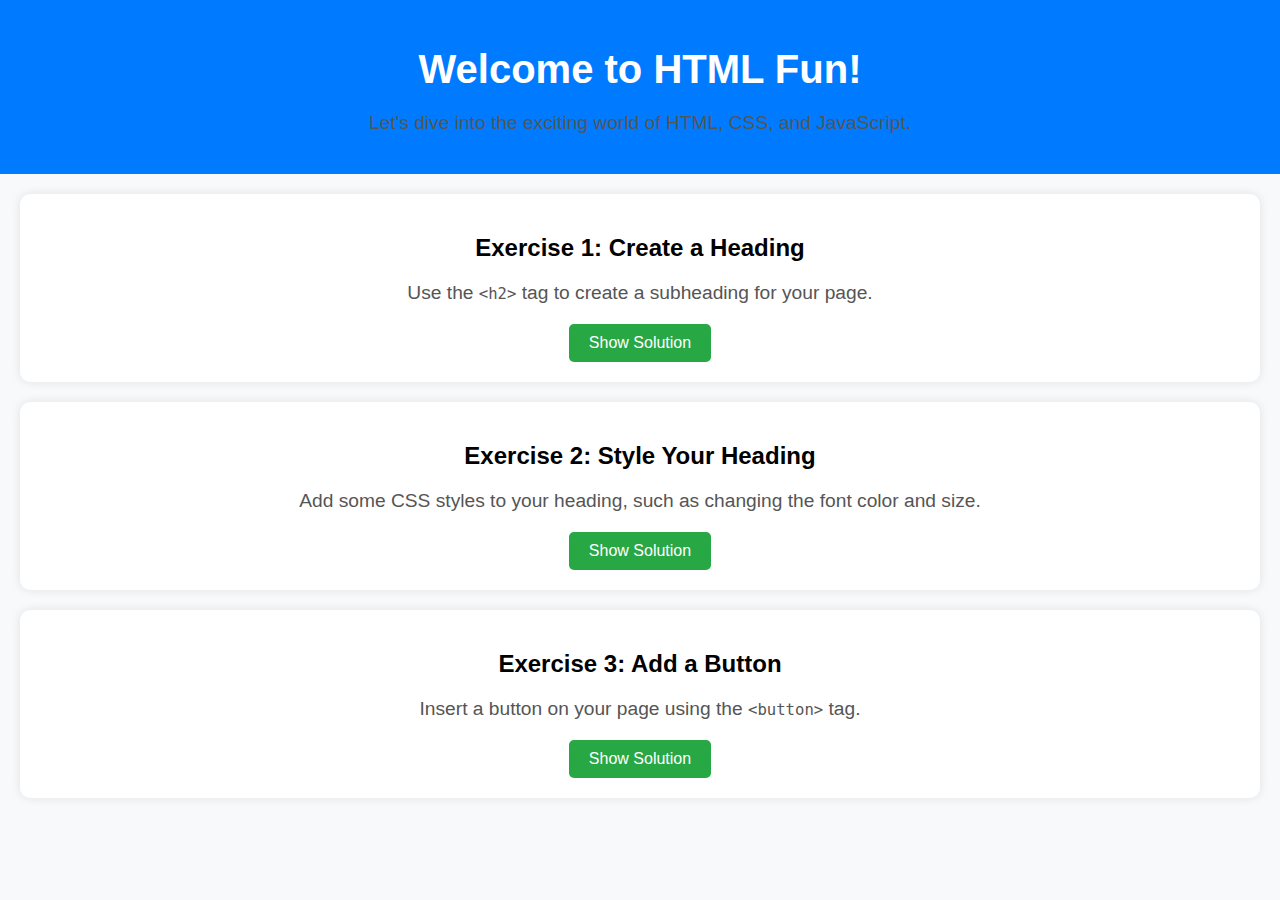
==== index.html @ a2cc2185 "update" ====
<!DOCTYPE html>
<html lang="en">
  <head>
    <meta charset="UTF-8" />
    <meta name="viewport" content="width=device-width, initial-scale=1.0" />
    <link rel="stylesheet" href="styles.css" />
    <title>HTML Lesson Fun</title>
  </head>
  <body>
    <header>
      <h1>Welcome to HTML Fun!</h1>
      <p>Let's dive into the exciting world of HTML, CSS, and JavaScript.</p>
    </header>

    <div class="exercise" id="exercise1">
      <h2>Exercise 1: Create a Heading</h2>
      <p>
        Use the <code>&lt;h2&gt;</code> tag to create a subheading for your
        page.
      </p>
      <button onclick="showSolution('exercise1')">Show Solution</button>
      <div id="solution1" class="solution" style="display: none">
        <p><code>&lt;h2&gt;Your Subheading Here&lt;/h2&gt;</code></p>
      </div>
    </div>

    <div class="exercise" id="exercise2">
      <h2>Exercise 2: Style Your Heading</h2>
      <p>
        Add some CSS styles to your heading, such as changing the font color and
        size.
      </p>
      <button onclick="showSolution('exercise2')">Show Solution</button>
      <div id="solution2" class="solution" style="display: none">
        <p><code>h2 { color: #e44d26; font-size: 1.5em; }</code></p>
      </div>
    </div>

    <div class="exercise" id="exercise3">
      <h2>Exercise 3: Add a Button</h2>
      <p>
        Insert a button on your page using the <code>&lt;button&gt;</code> tag.
      </p>
      <button onclick="showSolution('exercise3')">Show Solution</button>
      <div id="solution3" class="solution" style="display: none">
        <p><code>&lt;button&gt;Click me&lt;/button&gt;</code></p>
      </div>
    </div>

    <script src="script.js"></script>
  </body>
</html>
---- styles.css ----
body {
  font-family: "Arial", sans-serif;
  text-align: center;
  background-color: #f8f9fa;
  margin: 0;
  padding: 0;
}

header {
  background-color: #007bff;
  color: #ffffff;
  padding: 20px;
}

h1 {
  font-size: 2.5em;
  margin-bottom: 20px;
}

p {
  font-size: 1.2em;
  color: #555;
  margin: 20px 0;
}

.exercise {
  background-color: #ffffff;
  padding: 20px;
  margin: 20px;
  border-radius: 10px;
  box-shadow: 0 0 10px rgba(0, 0, 0, 0.1);
}

button {
  padding: 10px 20px;
  font-size: 1em;
  background-color: #28a745;
  color: #ffffff;
  border: none;
  cursor: pointer;
  border-radius: 5px;
}

/* Add more styles as needed */
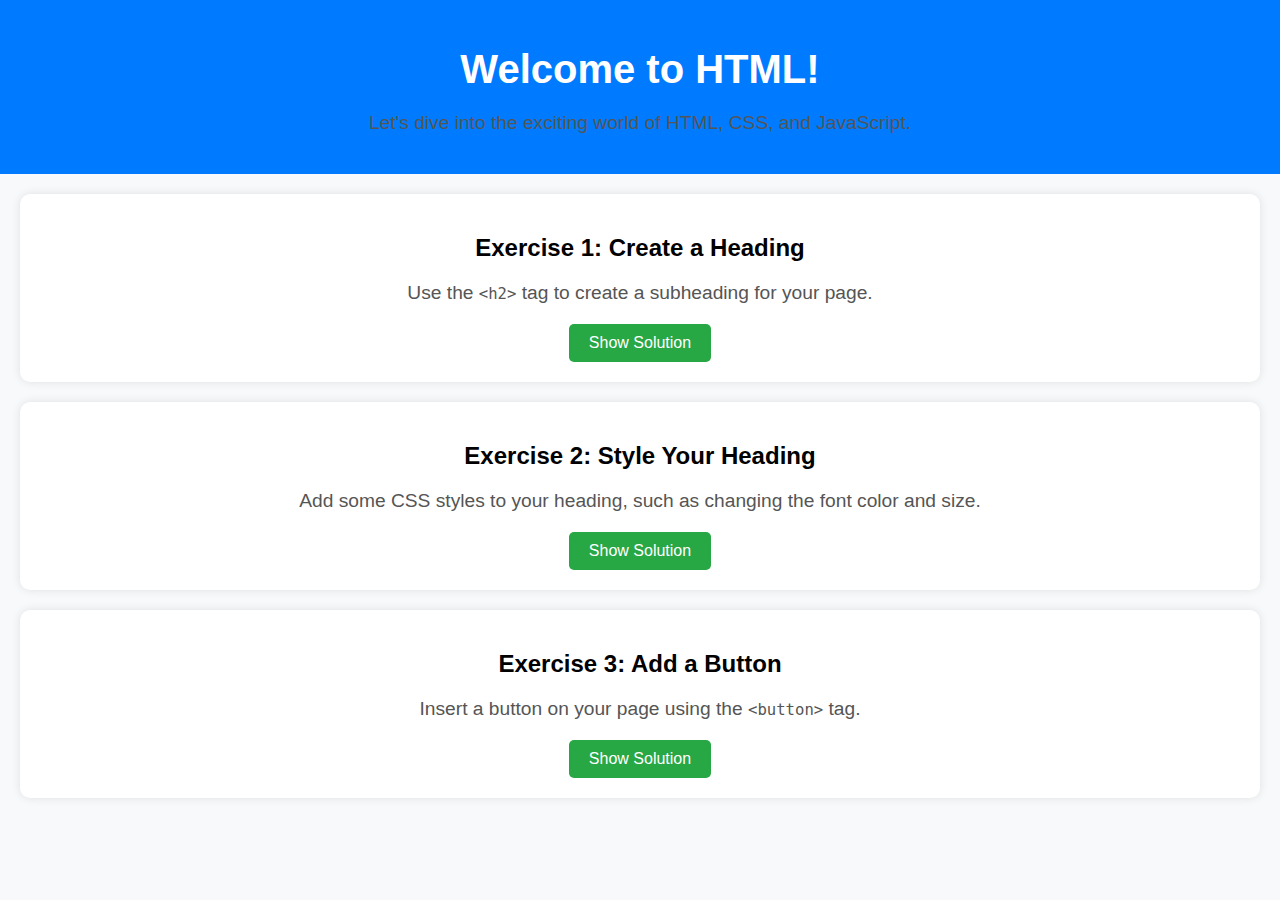
==== commit 2780ed16: "updet" ====
--- a/index.html
+++ b/index.html
@@ -4,11 +4,11 @@
     <meta charset="UTF-8" />
     <meta name="viewport" content="width=device-width, initial-scale=1.0" />
     <link rel="stylesheet" href="styles.css" />
-    <title>HTML Lesson Fun</title>
+    <title>HTML Lesson</title>
   </head>
   <body>
     <header>
-      <h1>Welcome to HTML Fun!</h1>
+      <h1>Welcome to HTML!</h1>
       <p>Let's dive into the exciting world of HTML, CSS, and JavaScript.</p>
     </header>
 
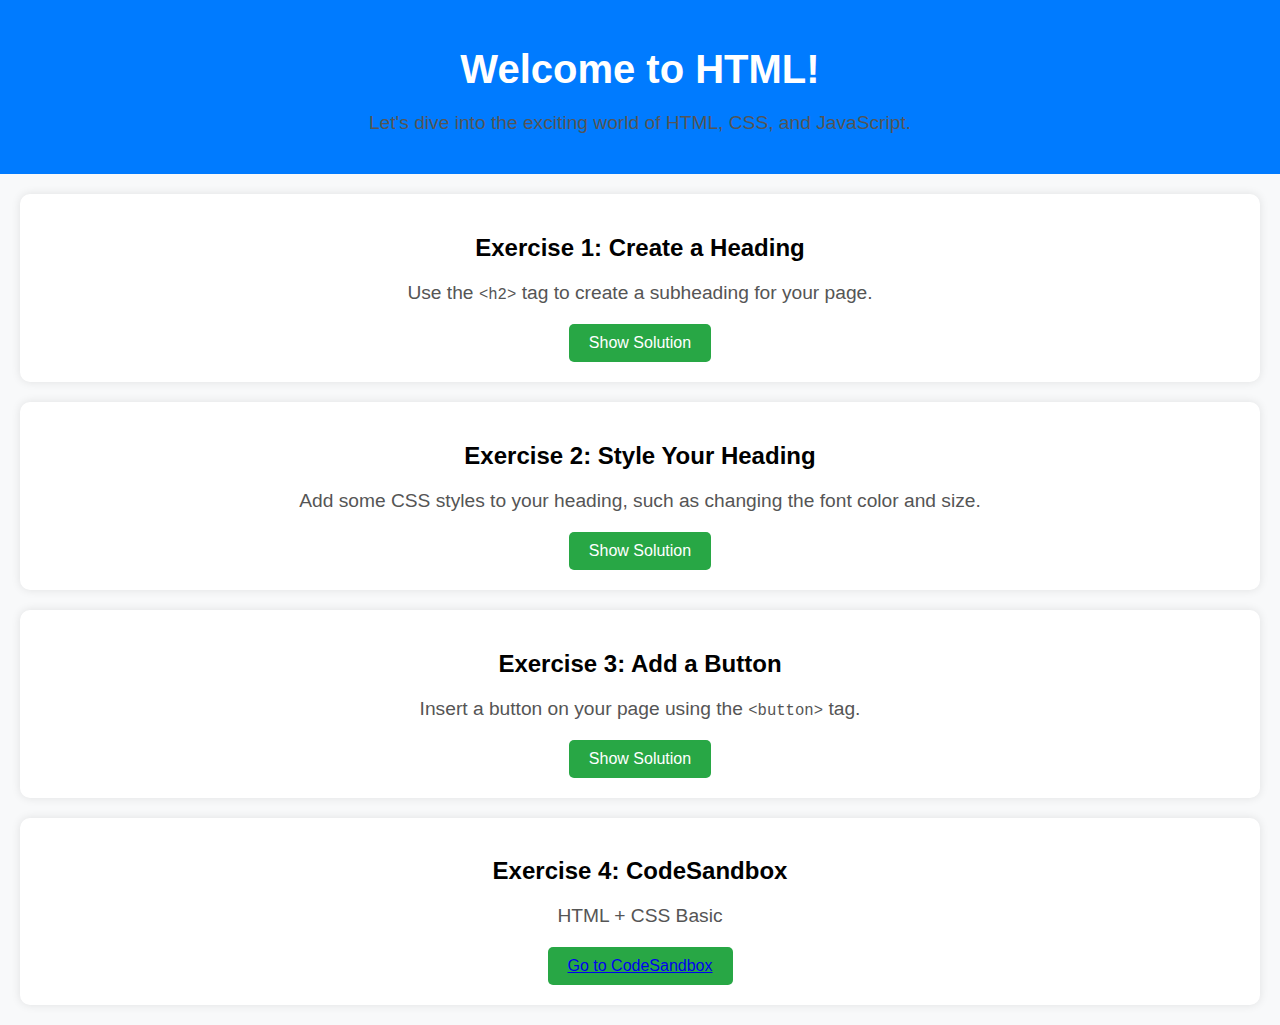
==== commit 4f89e0e2: "iupdate" ====
--- a/index.html
+++ b/index.html
@@ -46,6 +46,15 @@
         <p><code>&lt;button&gt;Click me&lt;/button&gt;</code></p>
       </div>
     </div>
+    <div class="exercise" id="exercise4">
+      <h2>Exercise 4: CodeSandbox</h2>
+      <p>HTML + CSS Basic</p>
+      <button>
+        <a href="https://codesandbox.io/s/intelligent-elgamal-tkjz7m">
+          Go to CodeSandbox</a
+        >
+      </button>
+    </div>
 
     <script src="script.js"></script>
   </body>
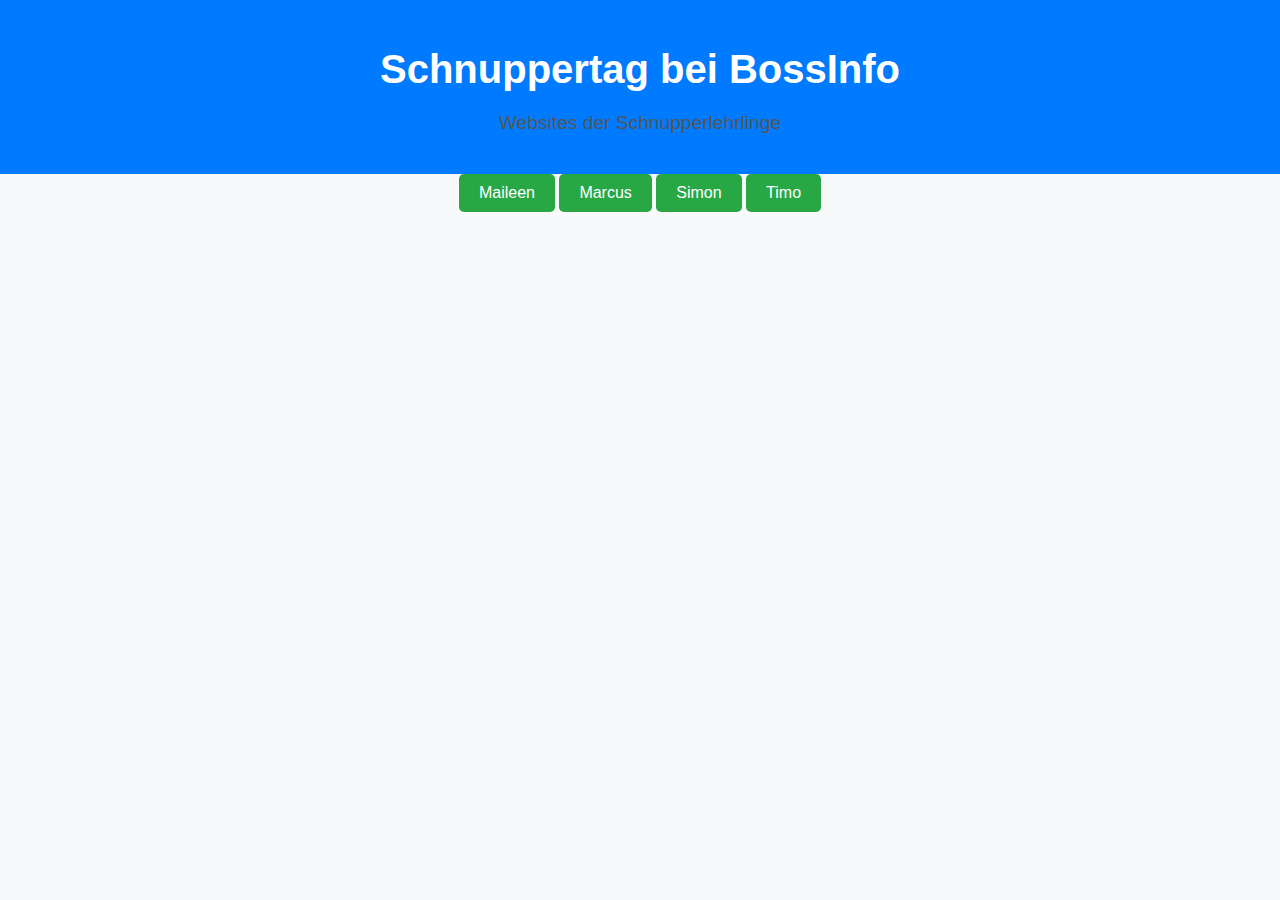
==== commit b57d47e6: "update add LehrlingePages" ====
--- a/index.html
+++ b/index.html
@@ -3,58 +3,21 @@
   <head>
     <meta charset="UTF-8" />
     <meta name="viewport" content="width=device-width, initial-scale=1.0" />
+    <title>Schnuppertag Fällanden | BOSSINFO</title>
     <link rel="stylesheet" href="styles.css" />
-    <title>HTML Lesson</title>
   </head>
   <body>
     <header>
-      <h1>Welcome to HTML!</h1>
-      <p>Let's dive into the exciting world of HTML, CSS, and JavaScript.</p>
+      <h1>Schnuppertag bei BossInfo</h1>
+      <p>Websites der Schnupperlehrlinge</p>
     </header>
 
-    <div class="exercise" id="exercise1">
-      <h2>Exercise 1: Create a Heading</h2>
-      <p>
-        Use the <code>&lt;h2&gt;</code> tag to create a subheading for your
-        page.
-      </p>
-      <button onclick="showSolution('exercise1')">Show Solution</button>
-      <div id="solution1" class="solution" style="display: none">
-        <p><code>&lt;h2&gt;Your Subheading Here&lt;/h2&gt;</code></p>
-      </div>
-    </div>
-
-    <div class="exercise" id="exercise2">
-      <h2>Exercise 2: Style Your Heading</h2>
-      <p>
-        Add some CSS styles to your heading, such as changing the font color and
-        size.
-      </p>
-      <button onclick="showSolution('exercise2')">Show Solution</button>
-      <div id="solution2" class="solution" style="display: none">
-        <p><code>h2 { color: #e44d26; font-size: 1.5em; }</code></p>
-      </div>
-    </div>
-
-    <div class="exercise" id="exercise3">
-      <h2>Exercise 3: Add a Button</h2>
-      <p>
-        Insert a button on your page using the <code>&lt;button&gt;</code> tag.
-      </p>
-      <button onclick="showSolution('exercise3')">Show Solution</button>
-      <div id="solution3" class="solution" style="display: none">
-        <p><code>&lt;button&gt;Click me&lt;/button&gt;</code></p>
-      </div>
-    </div>
-    <div class="exercise" id="exercise4">
-      <h2>Exercise 4: CodeSandbox</h2>
-      <p>HTML + CSS Basic</p>
-      <button>
-        <a href="https://codesandbox.io/s/intelligent-elgamal-tkjz7m">
-          Go to CodeSandbox</a
-        >
-      </button>
-    </div>
+    <section class="subpages">
+      <button onclick="goToSubpage('Maileen/index.html')">Maileen</button>
+      <button onclick="goToSubpage('marcus/index.html')">Marcus</button>
+      <button onclick="goToSubpage('simon/index.html')">Simon</button>
+      <button onclick="goToSubpage('Timo/index.html')">Timo</button>
+    </section>
 
     <script src="script.js"></script>
   </body>
